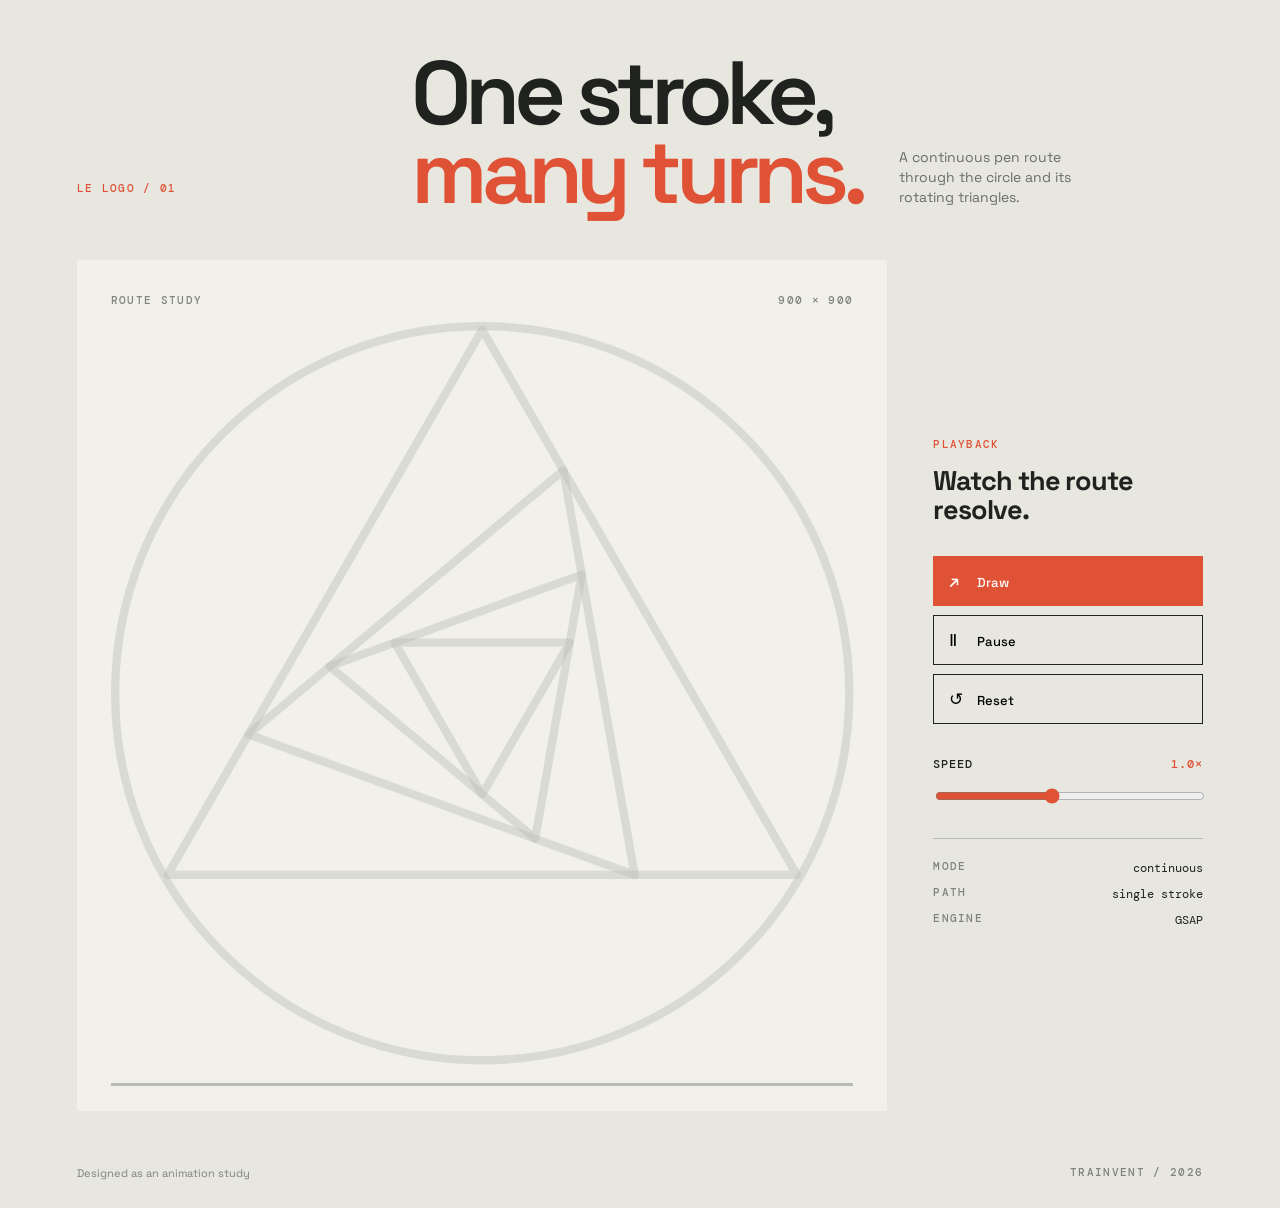
==== index.html @ 0dd91300 "Add initial implementation of logo animation with controls and styling" ====
<!doctype html>
<html lang="en">
  <head>
    <meta charset="UTF-8" />
    <meta name="viewport" content="width=device-width, initial-scale=1.0" />
    <title>Le Logo | One Stroke</title>
    <link rel="preconnect" href="https://fonts.googleapis.com" />
    <link rel="preconnect" href="https://fonts.gstatic.com" crossorigin />
    <link href="https://fonts.googleapis.com/css2?family=DM+Mono:wght@400;500&family=Space+Grotesk:wght@400;500;600;700&display=swap" rel="stylesheet" />
    <link rel="stylesheet" href="./style.css" />
  </head>
  <body>
    <main class="stage">
      <header class="masthead">
        <p class="eyebrow">Le Logo / 01</p>
        <h1>One stroke,<br /><em>many turns.</em></h1>
        <p class="intro">A continuous pen route through the circle and its rotating triangles.</p>
      </header>

      <section class="workspace" aria-label="Logo animation">
        <div class="artboard">
          <div class="artboard-label">ROUTE STUDY <span>900 × 900</span></div>
          <svg id="logo" viewBox="0 0 900 900" role="img" aria-label="Animated one-stroke logo">
            <circle class="guide" cx="450" cy="450" r="445" />
            <path class="guide" d="M450 9.45 L831.5275 670.275 L68.4725 670.275 Z" />
            <path class="guide" d="M548.3474 179.7927 L634.8327 670.275 L166.8199 499.9323 Z" />
            <path class="guide" d="M570.641 306.2257 L514.1917 626.3653 L265.1673 417.409 Z" />
            <path class="guide" d="M556.0899 388.749 L450 572.502 L343.9101 388.749 Z" />

            <path id="route" d="M450 9.45
              A445 445 0 0 1 831.5275 670.275
              A445 445 0 0 1 68.4725 670.275
              A445 445 0 0 1 450 9.45
              L548.3474 179.7927 L831.5275 670.275
              L634.8327 670.275 L68.4725 670.275
              L166.8199 499.9323 L634.8327 670.275
              L514.1917 626.3653 L570.641 306.2257
              L548.3474 179.7927 L265.1673 417.409
              L514.1917 626.3653 L450 572.502
              L556.0899 388.749 L570.641 306.2257
              L343.9101 388.749 L556.0899 388.749
              L450 572.502 L343.9101 388.749
              L265.1673 417.409 L166.8199 499.9323 L450 9.45" />
            <circle id="pen" cx="450" cy="9.45" r="12" />
          </svg>
          <div class="progress-line"><span id="progress"></span></div>
        </div>

        <aside class="controls">
          <div>
            <p class="eyebrow">Playback</p>
            <h2>Watch the route resolve.</h2>
          </div>
          <div class="control-group">
            <button id="draw" class="primary" type="button"><span class="icon">↗</span> Draw</button>
            <button id="pause" class="secondary" type="button"><span class="icon">Ⅱ</span> Pause</button>
            <button id="reset" class="secondary" type="button"><span class="icon">↺</span> Reset</button>
          </div>
          <label class="speed-control" for="speed">Speed <output id="speed-value">1.0×</output>
            <input id="speed" type="range" min="0.25" max="2" step="0.25" value="1" />
          </label>
          <dl class="stats">
            <div><dt>Mode</dt><dd>continuous</dd></div>
            <div><dt>Path</dt><dd>single stroke</dd></div>
            <div><dt>Engine</dt><dd>GSAP</dd></div>
          </dl>
        </aside>
      </section>
      <footer><span>Designed as an animation study</span><span class="mono">TRAINVENT / 2026</span></footer>
    </main>
    <script src="https://cdn.jsdelivr.net/npm/gsap@3.12.7/dist/gsap.min.js"></script>
    <script src="./app.js"></script>
  </body>
</html>
---- style.css ----
:root {
  --ink: #20221f;
  --muted: #7f837a;
  --paper: #e7e6df;
  --line: #b8bbb2;
  --accent: #e05235;
  --panel: #f1f0e9;
}

* { box-sizing: border-box; }
body { margin: 0; background: var(--paper); color: var(--ink); font-family: "Space Grotesk", sans-serif; }
.stage { max-width: 1320px; margin: 0 auto; padding: 54px 6vw 28px; min-height: 100vh; display: flex; flex-direction: column; }
.masthead { display: grid; grid-template-columns: 1fr 1.5fr 1fr; align-items: end; gap: 30px; margin-bottom: 48px; }
.eyebrow, .mono, dt, .artboard-label { font: 500 11px/1.2 "DM Mono", monospace; letter-spacing: .12em; text-transform: uppercase; }
.eyebrow { color: var(--accent); margin: 0 0 16px; }
h1 { font-size: clamp(48px, 7vw, 96px); line-height: .88; letter-spacing: -.07em; margin: 0; font-weight: 600; }
h1 em { color: var(--accent); font-style: normal; }
.intro { max-width: 210px; margin: 0 0 4px; color: #6a6d65; line-height: 1.45; font-size: 14px; }
.workspace { display: grid; grid-template-columns: minmax(0, 1fr) 270px; gap: 46px; align-items: center; }
.artboard { position: relative; background: var(--panel); padding: 34px 34px 25px; }
.artboard-label { display: flex; justify-content: space-between; color: var(--muted); margin-bottom: 15px; }
#logo { display: block; width: 100%; height: auto; overflow: visible; }
.guide { fill: none; stroke: var(--line); stroke-width: 10; stroke-linecap: round; stroke-linejoin: round; opacity: .42; }
#route { fill: none; stroke: var(--accent); stroke-width: 10; stroke-linecap: round; stroke-linejoin: round; }
#pen { fill: var(--panel); stroke: var(--accent); stroke-width: 7; opacity: 0; }
.progress-line { height: 3px; background: var(--line); margin-top: 19px; overflow: hidden; }
.progress-line span { display: block; height: 100%; width: 0; background: var(--accent); }
.controls { display: flex; flex-direction: column; gap: 32px; }
h2 { font-size: 27px; line-height: 1.05; letter-spacing: -.04em; margin: 0; max-width: 220px; }
.control-group { display: grid; gap: 9px; }
button { border: 1px solid var(--ink); font: 500 13px "Space Grotesk", sans-serif; padding: 13px 15px; text-align: left; cursor: pointer; transition: background .2s, color .2s; }
button:hover { background: var(--ink); color: var(--paper); }
button.primary { background: var(--accent); color: #fff; border-color: var(--accent); }
button.primary:hover { background: var(--ink); border-color: var(--ink); }
.secondary { background: transparent; }
.icon { display: inline-block; width: 25px; font-size: 17px; }
.speed-control { font: 500 12px "DM Mono", monospace; text-transform: uppercase; letter-spacing: .08em; }
output { float: right; color: var(--accent); }
input[type="range"] { display: block; width: 100%; margin-top: 16px; accent-color: var(--accent); }
.stats { border-top: 1px solid var(--line); margin: 0; padding: 16px 0 0; }
.stats div { display: flex; justify-content: space-between; padding: 5px 0; }
dt { color: var(--muted); } dd { margin: 0; font: 12px "DM Mono", monospace; }
footer { margin-top: auto; padding-top: 55px; display: flex; justify-content: space-between; color: var(--muted); font-size: 11px; }
@media (max-width: 820px) {
  .stage { padding: 30px 20px 20px; }
  .masthead { display: block; margin-bottom: 32px; }
  .intro { margin-top: 20px; }
  .workspace { grid-template-columns: 1fr; gap: 27px; }
  .controls { display: grid; grid-template-columns: 1fr 1fr; gap: 20px; }
  .controls > :first-child { grid-column: 1 / -1; }
  .stats { grid-column: 1 / -1; }
  footer { padding-top: 35px; }
}
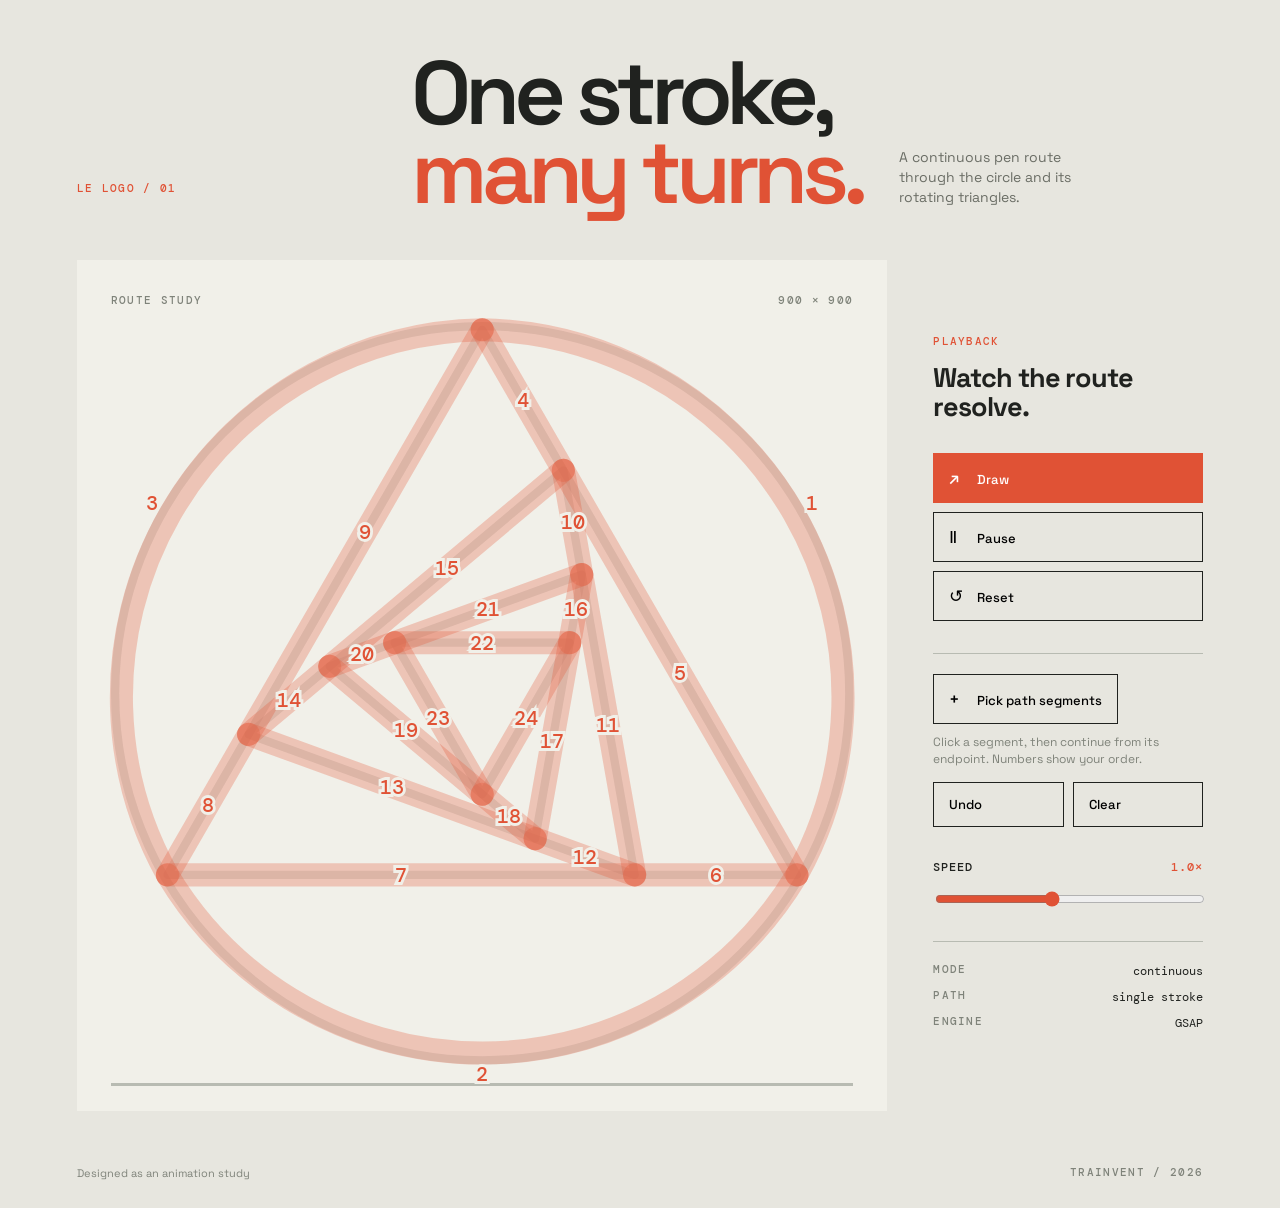
==== commit 92eb92f7: "path right" ====
--- a/index.html
+++ b/index.html
@@ -26,6 +26,8 @@
             <path class="guide" d="M548.3474 179.7927 L634.8327 670.275 L166.8199 499.9323 Z" />
             <path class="guide" d="M570.641 306.2257 L514.1917 626.3653 L265.1673 417.409 Z" />
             <path class="guide" d="M556.0899 388.749 L450 572.502 L343.9101 388.749 Z" />
+            <g id="edge-picker" aria-label="Clickable logo segments"></g>
+            <g id="edge-labels" aria-hidden="true"></g>
 
             <path id="route" d="M450 9.45
               A445 445 0 0 1 831.5275 670.275
@@ -33,13 +35,13 @@
               A445 445 0 0 1 450 9.45
               L548.3474 179.7927 L831.5275 670.275
               L634.8327 670.275 L68.4725 670.275
-              L166.8199 499.9323 L634.8327 670.275
-              L514.1917 626.3653 L570.641 306.2257
+              L166.8199 499.9323 L514.1917 626.3653
+              L634.8327 670.275 L570.641 306.2257
               L548.3474 179.7927 L265.1673 417.409
-              L514.1917 626.3653 L450 572.502
-              L556.0899 388.749 L570.641 306.2257
-              L343.9101 388.749 L556.0899 388.749
-              L450 572.502 L343.9101 388.749
+              L450 572.502 L514.1917 626.3653
+              L556.0899 388.749 L343.9101 388.749
+              L450 572.502 L556.0899 388.749
+              L570.641 306.2257 L343.9101 388.749
               L265.1673 417.409 L166.8199 499.9323 L450 9.45" />
             <circle id="pen" cx="450" cy="9.45" r="12" />
           </svg>
@@ -55,6 +57,14 @@
             <button id="draw" class="primary" type="button"><span class="icon">↗</span> Draw</button>
             <button id="pause" class="secondary" type="button"><span class="icon">Ⅱ</span> Pause</button>
             <button id="reset" class="secondary" type="button"><span class="icon">↺</span> Reset</button>
+          </div>
+          <div class="pick-tools">
+            <button id="pick" class="secondary" type="button"><span class="icon">+</span> Pick path segments</button>
+            <p id="pick-help">Click a segment, then continue from its endpoint. Numbers show your order.</p>
+            <div class="pick-actions">
+              <button id="undo-pick" class="secondary" type="button" disabled>Undo</button>
+              <button id="clear-picks" class="secondary" type="button" disabled>Clear</button>
+            </div>
           </div>
           <label class="speed-control" for="speed">Speed <output id="speed-value">1.0×</output>
             <input id="speed" type="range" min="0.25" max="2" step="0.25" value="1" />
--- a/style.css
+++ b/style.css
@@ -21,13 +21,22 @@
 .artboard-label { display: flex; justify-content: space-between; color: var(--muted); margin-bottom: 15px; }
 #logo { display: block; width: 100%; height: auto; overflow: visible; }
 .guide { fill: none; stroke: var(--line); stroke-width: 10; stroke-linecap: round; stroke-linejoin: round; opacity: .42; }
-#route { fill: none; stroke: var(--accent); stroke-width: 10; stroke-linecap: round; stroke-linejoin: round; }
-#pen { fill: var(--panel); stroke: var(--accent); stroke-width: 7; opacity: 0; }
+#route { fill: none; stroke: var(--accent); stroke-width: 10; stroke-linecap: round; stroke-linejoin: round; pointer-events: none; }
+#edge-picker { pointer-events: all; }
+#edge-picker path { fill: none; stroke: rgba(0, 0, 0, .001); stroke-width: 28; stroke-linecap: round; stroke-linejoin: round; cursor: crosshair; pointer-events: stroke; }
+#edge-picker path:hover { stroke: rgba(224, 82, 53, .2); }
+#edge-picker path.picked { stroke: rgba(224, 82, 53, .28); }
+#edge-labels text { fill: var(--accent); font: 500 24px "DM Mono", monospace; paint-order: stroke; stroke: var(--panel); stroke-width: 7px; text-anchor: middle; dominant-baseline: central; pointer-events: none; }
+#pen { fill: var(--panel); stroke: var(--accent); stroke-width: 7; opacity: 0; pointer-events: none; }
 .progress-line { height: 3px; background: var(--line); margin-top: 19px; overflow: hidden; }
 .progress-line span { display: block; height: 100%; width: 0; background: var(--accent); }
 .controls { display: flex; flex-direction: column; gap: 32px; }
 h2 { font-size: 27px; line-height: 1.05; letter-spacing: -.04em; margin: 0; max-width: 220px; }
 .control-group { display: grid; gap: 9px; }
+.pick-tools { border-top: 1px solid var(--line); padding-top: 20px; }
+.pick-tools p { color: var(--muted); font-size: 12px; line-height: 1.4; margin: 10px 0 14px; }
+.pick-actions { display: grid; grid-template-columns: 1fr 1fr; gap: 9px; }
+button:disabled { cursor: not-allowed; opacity: .4; }
 button { border: 1px solid var(--ink); font: 500 13px "Space Grotesk", sans-serif; padding: 13px 15px; text-align: left; cursor: pointer; transition: background .2s, color .2s; }
 button:hover { background: var(--ink); color: var(--paper); }
 button.primary { background: var(--accent); color: #fff; border-color: var(--accent); }
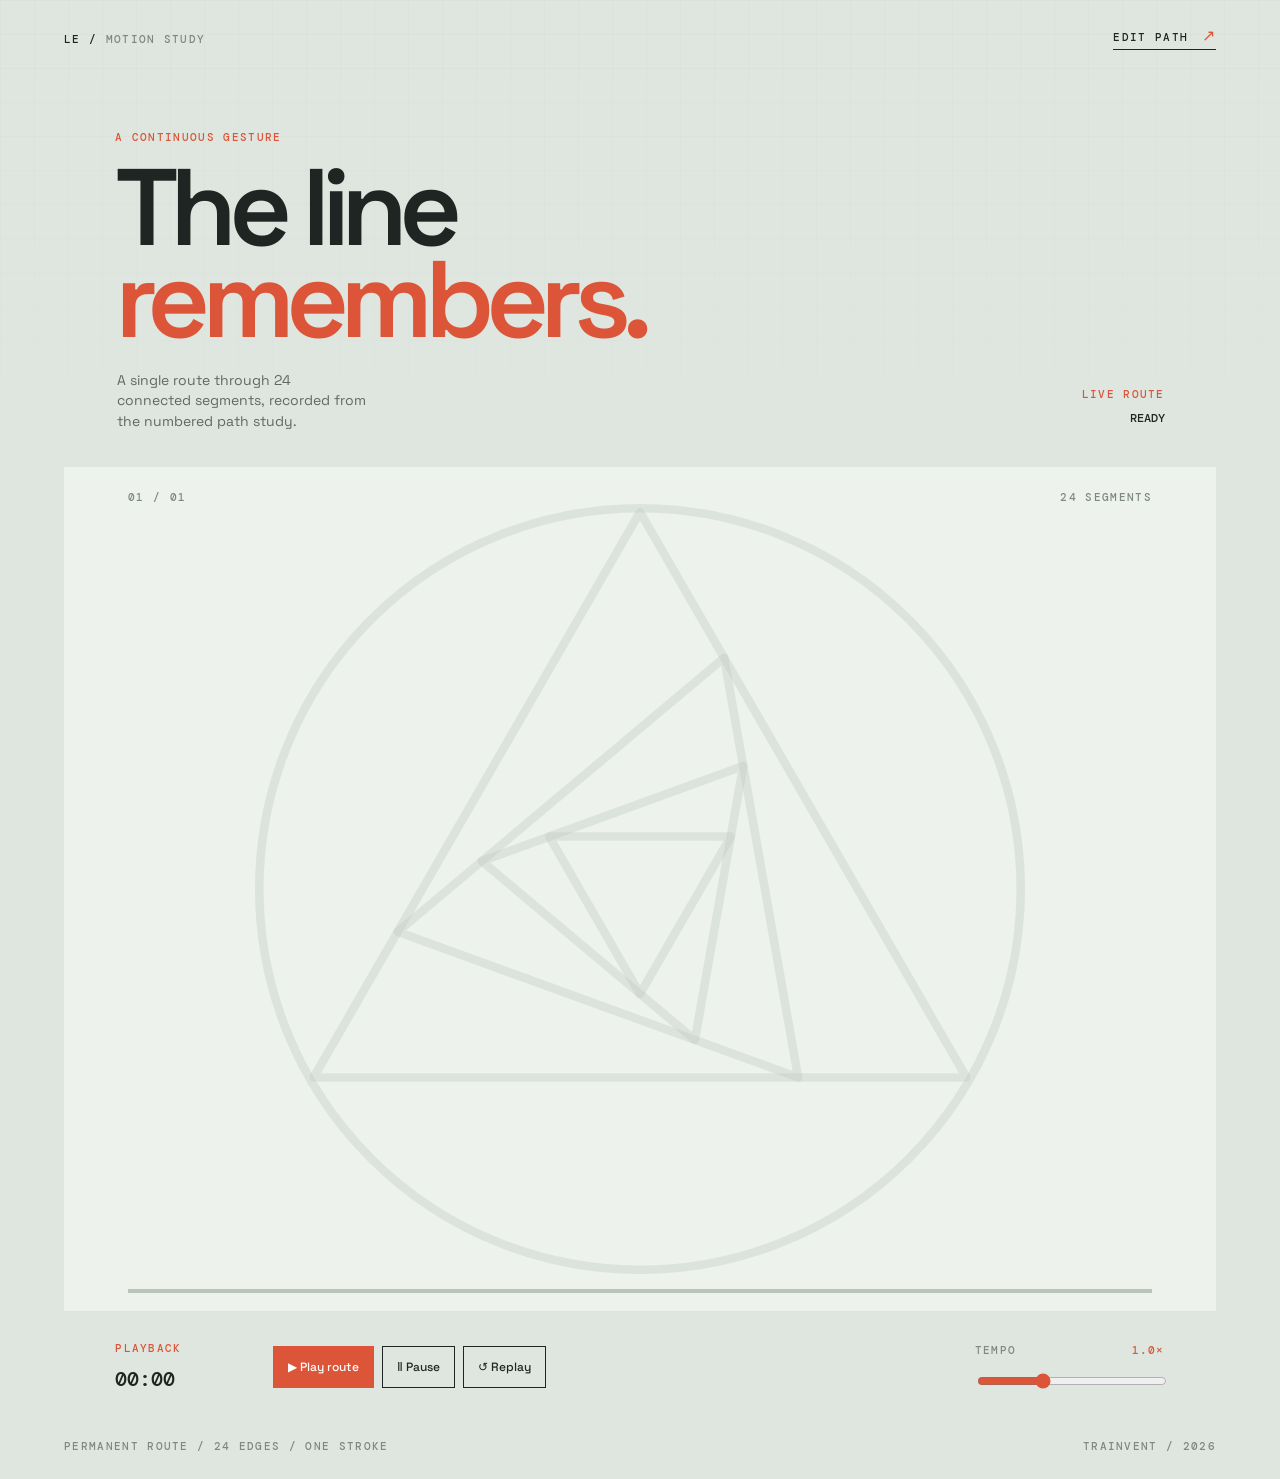
==== commit 4875dff5: "works" ====
--- a/index.html
+++ b/index.html
@@ -3,80 +3,57 @@
   <head>
     <meta charset="UTF-8" />
     <meta name="viewport" content="width=device-width, initial-scale=1.0" />
-    <title>Le Logo | One Stroke</title>
+    <title>Le Logo | Motion Study</title>
     <link rel="preconnect" href="https://fonts.googleapis.com" />
     <link rel="preconnect" href="https://fonts.gstatic.com" crossorigin />
     <link href="https://fonts.googleapis.com/css2?family=DM+Mono:wght@400;500&family=Space+Grotesk:wght@400;500;600;700&display=swap" rel="stylesheet" />
     <link rel="stylesheet" href="./style.css" />
   </head>
   <body>
-    <main class="stage">
-      <header class="masthead">
-        <p class="eyebrow">Le Logo / 01</p>
-        <h1>One stroke,<br /><em>many turns.</em></h1>
-        <p class="intro">A continuous pen route through the circle and its rotating triangles.</p>
-      </header>
+    <main class="motion-page">
+      <nav class="topbar">
+        <a class="brand" href="./">LE / <span>MOTION STUDY</span></a>
+        <a class="tool-link" href="./path-tool/">Edit path <span aria-hidden="true">↗</span></a>
+      </nav>
 
-      <section class="workspace" aria-label="Logo animation">
-        <div class="artboard">
-          <div class="artboard-label">ROUTE STUDY <span>900 × 900</span></div>
-          <svg id="logo" viewBox="0 0 900 900" role="img" aria-label="Animated one-stroke logo">
-            <circle class="guide" cx="450" cy="450" r="445" />
-            <path class="guide" d="M450 9.45 L831.5275 670.275 L68.4725 670.275 Z" />
-            <path class="guide" d="M548.3474 179.7927 L634.8327 670.275 L166.8199 499.9323 Z" />
-            <path class="guide" d="M570.641 306.2257 L514.1917 626.3653 L265.1673 417.409 Z" />
-            <path class="guide" d="M556.0899 388.749 L450 572.502 L343.9101 388.749 Z" />
-            <g id="edge-picker" aria-label="Clickable logo segments"></g>
-            <g id="edge-labels" aria-hidden="true"></g>
+      <section class="hero">
+        <div class="hero-copy">
+          <p class="eyebrow">A continuous gesture</p>
+          <h1>The line<br /><em>remembers.</em></h1>
+          <p class="lede">A single route through 24 connected segments, recorded from the numbered path study.</p>
+        </div>
+        <div class="route-meta">
+          <span class="meta-label">LIVE ROUTE</span>
+          <span id="route-state">READY</span>
+        </div>
+      </section>
 
-            <path id="route" d="M450 9.45
-              A445 445 0 0 1 831.5275 670.275
-              A445 445 0 0 1 68.4725 670.275
-              A445 445 0 0 1 450 9.45
-              L548.3474 179.7927 L831.5275 670.275
-              L634.8327 670.275 L68.4725 670.275
-              L166.8199 499.9323 L514.1917 626.3653
-              L634.8327 670.275 L570.641 306.2257
-              L548.3474 179.7927 L265.1673 417.409
-              L450 572.502 L514.1917 626.3653
-              L556.0899 388.749 L343.9101 388.749
-              L450 572.502 L556.0899 388.749
-              L570.641 306.2257 L343.9101 388.749
-              L265.1673 417.409 L166.8199 499.9323 L450 9.45" />
-            <circle id="pen" cx="450" cy="9.45" r="12" />
-          </svg>
-          <div class="progress-line"><span id="progress"></span></div>
+      <section class="stage" aria-label="Animated logo">
+        <div class="stage-header"><span>01 / 01</span><span id="segment-readout">24 SEGMENTS</span></div>
+        <svg id="logo" viewBox="0 0 900 900" role="img" aria-label="The Le Logo drawing itself">
+          <circle class="guide" cx="450" cy="450" r="445" />
+          <path class="guide" d="M450 9.45 L831.5275 670.275 L68.4725 670.275 Z" />
+          <path class="guide" d="M548.3474 179.7927 L634.8327 670.275 L166.8199 499.9323 Z" />
+          <path class="guide" d="M570.641 306.2257 L514.1917 626.3653 L265.1673 417.409 Z" />
+          <path class="guide" d="M556.0899 388.749 L450 572.502 L343.9101 388.749 Z" />
+          <path id="route" />
+          <circle id="pen-halo" cx="450" cy="9.45" r="22" />
+          <circle id="pen" cx="450" cy="9.45" r="8" />
+        </svg>
+        <div class="progress-track"><span id="progress"></span></div>
+      </section>
+
+      <section class="controls" aria-label="Animation controls">
+        <div class="control-copy"><span class="eyebrow">Playback</span><strong id="time-readout">00:00</strong></div>
+        <div class="button-row">
+          <button id="play" class="button button-primary" type="button"><span aria-hidden="true">▶</span> Play route</button>
+          <button id="pause" class="button" type="button"><span aria-hidden="true">Ⅱ</span> Pause</button>
+          <button id="replay" class="button" type="button"><span aria-hidden="true">↺</span> Replay</button>
         </div>
+        <label class="speed-control" for="speed">Tempo <output id="speed-value">1.0×</output><input id="speed" type="range" min="0.5" max="2" step="0.25" value="1" /></label>
+      </section>
 
-        <aside class="controls">
-          <div>
-            <p class="eyebrow">Playback</p>
-            <h2>Watch the route resolve.</h2>
-          </div>
-          <div class="control-group">
-            <button id="draw" class="primary" type="button"><span class="icon">↗</span> Draw</button>
-            <button id="pause" class="secondary" type="button"><span class="icon">Ⅱ</span> Pause</button>
-            <button id="reset" class="secondary" type="button"><span class="icon">↺</span> Reset</button>
-          </div>
-          <div class="pick-tools">
-            <button id="pick" class="secondary" type="button"><span class="icon">+</span> Pick path segments</button>
-            <p id="pick-help">Click a segment, then continue from its endpoint. Numbers show your order.</p>
-            <div class="pick-actions">
-              <button id="undo-pick" class="secondary" type="button" disabled>Undo</button>
-              <button id="clear-picks" class="secondary" type="button" disabled>Clear</button>
-            </div>
-          </div>
-          <label class="speed-control" for="speed">Speed <output id="speed-value">1.0×</output>
-            <input id="speed" type="range" min="0.25" max="2" step="0.25" value="1" />
-          </label>
-          <dl class="stats">
-            <div><dt>Mode</dt><dd>continuous</dd></div>
-            <div><dt>Path</dt><dd>single stroke</dd></div>
-            <div><dt>Engine</dt><dd>GSAP</dd></div>
-          </dl>
-        </aside>
-      </section>
-      <footer><span>Designed as an animation study</span><span class="mono">TRAINVENT / 2026</span></footer>
+      <footer><span>Permanent route / 24 edges / one stroke</span><span class="mono">TRAINVENT / 2026</span></footer>
     </main>
     <script src="https://cdn.jsdelivr.net/npm/gsap@3.12.7/dist/gsap.min.js"></script>
     <script src="./app.js"></script>
--- a/style.css
+++ b/style.css
@@ -1,62 +1,60 @@
 :root {
-  --ink: #20221f;
-  --muted: #7f837a;
-  --paper: #e7e6df;
-  --line: #b8bbb2;
-  --accent: #e05235;
-  --panel: #f1f0e9;
+  --ink: #1e2522;
+  --muted: #7f8981;
+  --paper: #dfe6df;
+  --panel: #edf2ec;
+  --line: #b9c5ba;
+  --accent: #dc5538;
+  --teal: #327c75;
 }
 
 * { box-sizing: border-box; }
 body { margin: 0; background: var(--paper); color: var(--ink); font-family: "Space Grotesk", sans-serif; }
-.stage { max-width: 1320px; margin: 0 auto; padding: 54px 6vw 28px; min-height: 100vh; display: flex; flex-direction: column; }
-.masthead { display: grid; grid-template-columns: 1fr 1.5fr 1fr; align-items: end; gap: 30px; margin-bottom: 48px; }
-.eyebrow, .mono, dt, .artboard-label { font: 500 11px/1.2 "DM Mono", monospace; letter-spacing: .12em; text-transform: uppercase; }
-.eyebrow { color: var(--accent); margin: 0 0 16px; }
-h1 { font-size: clamp(48px, 7vw, 96px); line-height: .88; letter-spacing: -.07em; margin: 0; font-weight: 600; }
+body::before { content: ""; position: fixed; inset: 0; pointer-events: none; opacity: .23; background-image: linear-gradient(rgba(30,37,34,.08) 1px, transparent 1px), linear-gradient(90deg, rgba(30,37,34,.08) 1px, transparent 1px); background-size: 34px 34px; mask-image: linear-gradient(to bottom, black, transparent 72%); }
+.motion-page { position: relative; max-width: 1280px; min-height: 100vh; margin: 0 auto; padding: 28px 5vw 26px; display: flex; flex-direction: column; }
+.topbar, footer { display: flex; align-items: center; justify-content: space-between; }
+.brand, .tool-link { color: var(--ink); text-decoration: none; font: 500 11px/1 "DM Mono", monospace; letter-spacing: .12em; text-transform: uppercase; }
+.brand span { color: var(--muted); }
+.tool-link { border-bottom: 1px solid var(--ink); padding-bottom: 5px; }
+.tool-link span { color: var(--accent); font-size: 16px; margin-left: 5px; }
+.hero { display: flex; justify-content: space-between; align-items: end; gap: 30px; padding: 9vh 4vw 4vh; }
+.eyebrow, .meta-label, footer, .stage-header, .speed-control { font: 500 11px/1.2 "DM Mono", monospace; letter-spacing: .12em; text-transform: uppercase; }
+.eyebrow { color: var(--accent); margin: 0 0 18px; }
+h1 { font-size: clamp(58px, 8.5vw, 132px); line-height: .84; letter-spacing: -.08em; margin: 0; font-weight: 600; }
 h1 em { color: var(--accent); font-style: normal; }
-.intro { max-width: 210px; margin: 0 0 4px; color: #6a6d65; line-height: 1.45; font-size: 14px; }
-.workspace { display: grid; grid-template-columns: minmax(0, 1fr) 270px; gap: 46px; align-items: center; }
-.artboard { position: relative; background: var(--panel); padding: 34px 34px 25px; }
-.artboard-label { display: flex; justify-content: space-between; color: var(--muted); margin-bottom: 15px; }
-#logo { display: block; width: 100%; height: auto; overflow: visible; }
-.guide { fill: none; stroke: var(--line); stroke-width: 10; stroke-linecap: round; stroke-linejoin: round; opacity: .42; }
-#route { fill: none; stroke: var(--accent); stroke-width: 10; stroke-linecap: round; stroke-linejoin: round; pointer-events: none; }
-#edge-picker { pointer-events: all; }
-#edge-picker path { fill: none; stroke: rgba(0, 0, 0, .001); stroke-width: 28; stroke-linecap: round; stroke-linejoin: round; cursor: crosshair; pointer-events: stroke; }
-#edge-picker path:hover { stroke: rgba(224, 82, 53, .2); }
-#edge-picker path.picked { stroke: rgba(224, 82, 53, .28); }
-#edge-labels text { fill: var(--accent); font: 500 24px "DM Mono", monospace; paint-order: stroke; stroke: var(--panel); stroke-width: 7px; text-anchor: middle; dominant-baseline: central; pointer-events: none; }
-#pen { fill: var(--panel); stroke: var(--accent); stroke-width: 7; opacity: 0; pointer-events: none; }
-.progress-line { height: 3px; background: var(--line); margin-top: 19px; overflow: hidden; }
-.progress-line span { display: block; height: 100%; width: 0; background: var(--accent); }
-.controls { display: flex; flex-direction: column; gap: 32px; }
-h2 { font-size: 27px; line-height: 1.05; letter-spacing: -.04em; margin: 0; max-width: 220px; }
-.control-group { display: grid; gap: 9px; }
-.pick-tools { border-top: 1px solid var(--line); padding-top: 20px; }
-.pick-tools p { color: var(--muted); font-size: 12px; line-height: 1.4; margin: 10px 0 14px; }
-.pick-actions { display: grid; grid-template-columns: 1fr 1fr; gap: 9px; }
-button:disabled { cursor: not-allowed; opacity: .4; }
-button { border: 1px solid var(--ink); font: 500 13px "Space Grotesk", sans-serif; padding: 13px 15px; text-align: left; cursor: pointer; transition: background .2s, color .2s; }
-button:hover { background: var(--ink); color: var(--paper); }
-button.primary { background: var(--accent); color: #fff; border-color: var(--accent); }
-button.primary:hover { background: var(--ink); border-color: var(--ink); }
-.secondary { background: transparent; }
-.icon { display: inline-block; width: 25px; font-size: 17px; }
-.speed-control { font: 500 12px "DM Mono", monospace; text-transform: uppercase; letter-spacing: .08em; }
-output { float: right; color: var(--accent); }
+.lede { max-width: 250px; color: #5e6a61; font-size: 14px; line-height: 1.45; margin: 25px 0 0 2px; }
+.route-meta { display: grid; gap: 9px; text-align: right; padding-bottom: 5px; color: var(--accent); }
+.route-meta span:last-child { color: var(--ink); font: 500 12px "DM Mono", monospace; }
+.stage { position: relative; background: var(--panel); padding: 24px 5vw 18px; overflow: hidden; }
+.stage::after { content: "LE"; position: absolute; right: 2vw; bottom: -1.2em; color: rgba(50,124,117,.08); font-size: 27vw; font-weight: 700; letter-spacing: -.15em; pointer-events: none; }
+.stage-header { position: relative; z-index: 1; display: flex; justify-content: space-between; color: var(--muted); }
+#logo { position: relative; z-index: 1; display: block; width: min(100%, 770px); margin: 0 auto; overflow: visible; }
+.guide { fill: none; stroke: var(--line); stroke-width: 10; stroke-linecap: round; stroke-linejoin: round; opacity: .32; }
+#route { fill: none; stroke: var(--accent); stroke-width: 10; stroke-linecap: round; stroke-linejoin: round; }
+#pen-halo { fill: none; stroke: var(--accent); stroke-width: 3; opacity: 0; }
+#pen { fill: var(--panel); stroke: var(--accent); stroke-width: 6; opacity: 0; }
+.progress-track { position: relative; z-index: 1; height: 4px; background: var(--line); margin-top: 15px; }
+.progress-track span { display: block; width: 0; height: 100%; background: var(--accent); transform-origin: left; }
+.controls { display: grid; grid-template-columns: 130px 1fr 190px; align-items: center; gap: 28px; padding: 31px 4vw 0; }
+.control-copy { display: grid; gap: 11px; }
+.control-copy .eyebrow { margin: 0; }
+.control-copy strong { font: 500 20px "DM Mono", monospace; }
+.button-row { display: flex; gap: 8px; }
+.button { border: 1px solid var(--ink); background: transparent; color: var(--ink); padding: 12px 14px; cursor: pointer; font: 500 12px "Space Grotesk", sans-serif; transition: background .2s, color .2s, transform .2s; }
+.button:hover { background: var(--ink); color: var(--paper); transform: translateY(-2px); }
+.button-primary { background: var(--accent); color: #fff; border-color: var(--accent); }
+.speed-control { color: var(--muted); }
+.speed-control output { float: right; color: var(--accent); }
 input[type="range"] { display: block; width: 100%; margin-top: 16px; accent-color: var(--accent); }
-.stats { border-top: 1px solid var(--line); margin: 0; padding: 16px 0 0; }
-.stats div { display: flex; justify-content: space-between; padding: 5px 0; }
-dt { color: var(--muted); } dd { margin: 0; font: 12px "DM Mono", monospace; }
-footer { margin-top: auto; padding-top: 55px; display: flex; justify-content: space-between; color: var(--muted); font-size: 11px; }
-@media (max-width: 820px) {
-  .stage { padding: 30px 20px 20px; }
-  .masthead { display: block; margin-bottom: 32px; }
-  .intro { margin-top: 20px; }
-  .workspace { grid-template-columns: 1fr; gap: 27px; }
-  .controls { display: grid; grid-template-columns: 1fr 1fr; gap: 20px; }
-  .controls > :first-child { grid-column: 1 / -1; }
-  .stats { grid-column: 1 / -1; }
-  footer { padding-top: 35px; }
+footer { margin-top: auto; padding-top: 48px; color: var(--muted); }
+.mono { font-family: "DM Mono", monospace; }
+@media (max-width: 800px) {
+  .motion-page { padding: 22px 18px 20px; }
+  .hero { display: block; padding: 12vh 0 30px; }
+  .route-meta { text-align: left; margin-top: 30px; display: flex; gap: 14px; align-items: center; }
+  .stage { padding-inline: 18px; }
+  .controls { grid-template-columns: 1fr; gap: 22px; padding-inline: 0; }
+  .button-row { flex-wrap: wrap; }
+  footer { display: block; line-height: 2; }
+  footer .mono { display: block; }
 }
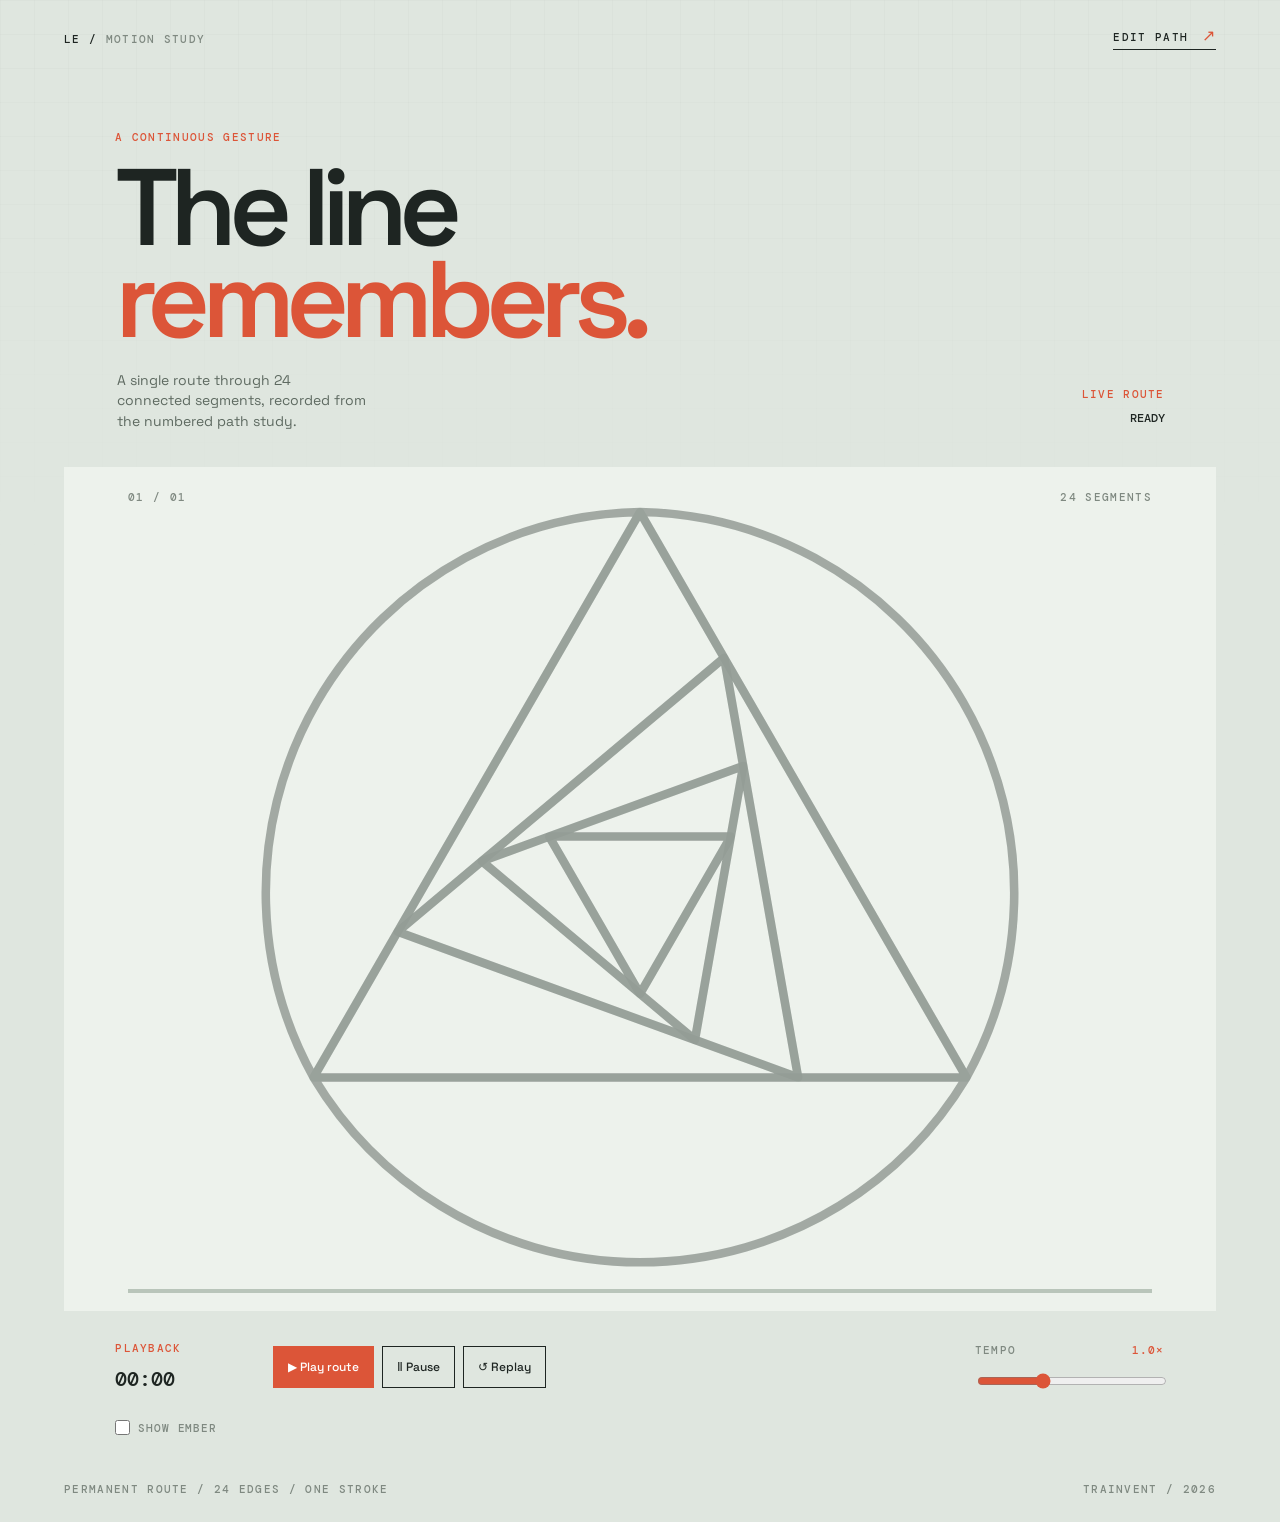
==== commit b3a42cfe: "loading animation looking good" ====
--- a/index.html
+++ b/index.html
@@ -31,11 +31,11 @@
       <section class="stage" aria-label="Animated logo">
         <div class="stage-header"><span>01 / 01</span><span id="segment-readout">24 SEGMENTS</span></div>
         <svg id="logo" viewBox="0 0 900 900" role="img" aria-label="The Le Logo drawing itself">
-          <circle class="guide" cx="450" cy="450" r="445" />
           <path class="guide" d="M450 9.45 L831.5275 670.275 L68.4725 670.275 Z" />
           <path class="guide" d="M548.3474 179.7927 L634.8327 670.275 L166.8199 499.9323 Z" />
           <path class="guide" d="M570.641 306.2257 L514.1917 626.3653 L265.1673 417.409 Z" />
           <path class="guide" d="M556.0899 388.749 L450 572.502 L343.9101 388.749 Z" />
+          <path id="burned-route" />
           <path id="route" />
           <circle id="pen-halo" cx="450" cy="9.45" r="22" />
           <circle id="pen" cx="450" cy="9.45" r="8" />
@@ -51,6 +51,7 @@
           <button id="replay" class="button" type="button"><span aria-hidden="true">↺</span> Replay</button>
         </div>
         <label class="speed-control" for="speed">Tempo <output id="speed-value">1.0×</output><input id="speed" type="range" min="0.5" max="2" step="0.25" value="1" /></label>
+        <label class="ember-toggle"><input id="show-ember" type="checkbox" /><span>Show ember</span></label>
       </section>
 
       <footer><span>Permanent route / 24 edges / one stroke</span><span class="mono">TRAINVENT / 2026</span></footer>
--- a/style.css
+++ b/style.css
@@ -30,7 +30,8 @@
 .stage-header { position: relative; z-index: 1; display: flex; justify-content: space-between; color: var(--muted); }
 #logo { position: relative; z-index: 1; display: block; width: min(100%, 770px); margin: 0 auto; overflow: visible; }
 .guide { fill: none; stroke: var(--line); stroke-width: 10; stroke-linecap: round; stroke-linejoin: round; opacity: .32; }
-#route { fill: none; stroke: var(--accent); stroke-width: 10; stroke-linecap: round; stroke-linejoin: round; }
+#burned-route { fill: none; stroke: #59635d; stroke-width: 10; stroke-linecap: round; stroke-linejoin: round; opacity: .5; }
+#route { fill: none; stroke: var(--accent); stroke-width: 12; stroke-linecap: round; stroke-linejoin: round; }
 #pen-halo { fill: none; stroke: var(--accent); stroke-width: 3; opacity: 0; }
 #pen { fill: var(--panel); stroke: var(--accent); stroke-width: 6; opacity: 0; }
 .progress-track { position: relative; z-index: 1; height: 4px; background: var(--line); margin-top: 15px; }
@@ -46,6 +47,8 @@
 .speed-control { color: var(--muted); }
 .speed-control output { float: right; color: var(--accent); }
 input[type="range"] { display: block; width: 100%; margin-top: 16px; accent-color: var(--accent); }
+.ember-toggle { display: inline-flex; align-items: center; gap: 8px; color: var(--muted); font: 500 11px "DM Mono", monospace; letter-spacing: .08em; text-transform: uppercase; white-space: nowrap; }
+.ember-toggle input { width: 15px; height: 15px; margin: 0; accent-color: var(--accent); }
 footer { margin-top: auto; padding-top: 48px; color: var(--muted); }
 .mono { font-family: "DM Mono", monospace; }
 @media (max-width: 800px) {
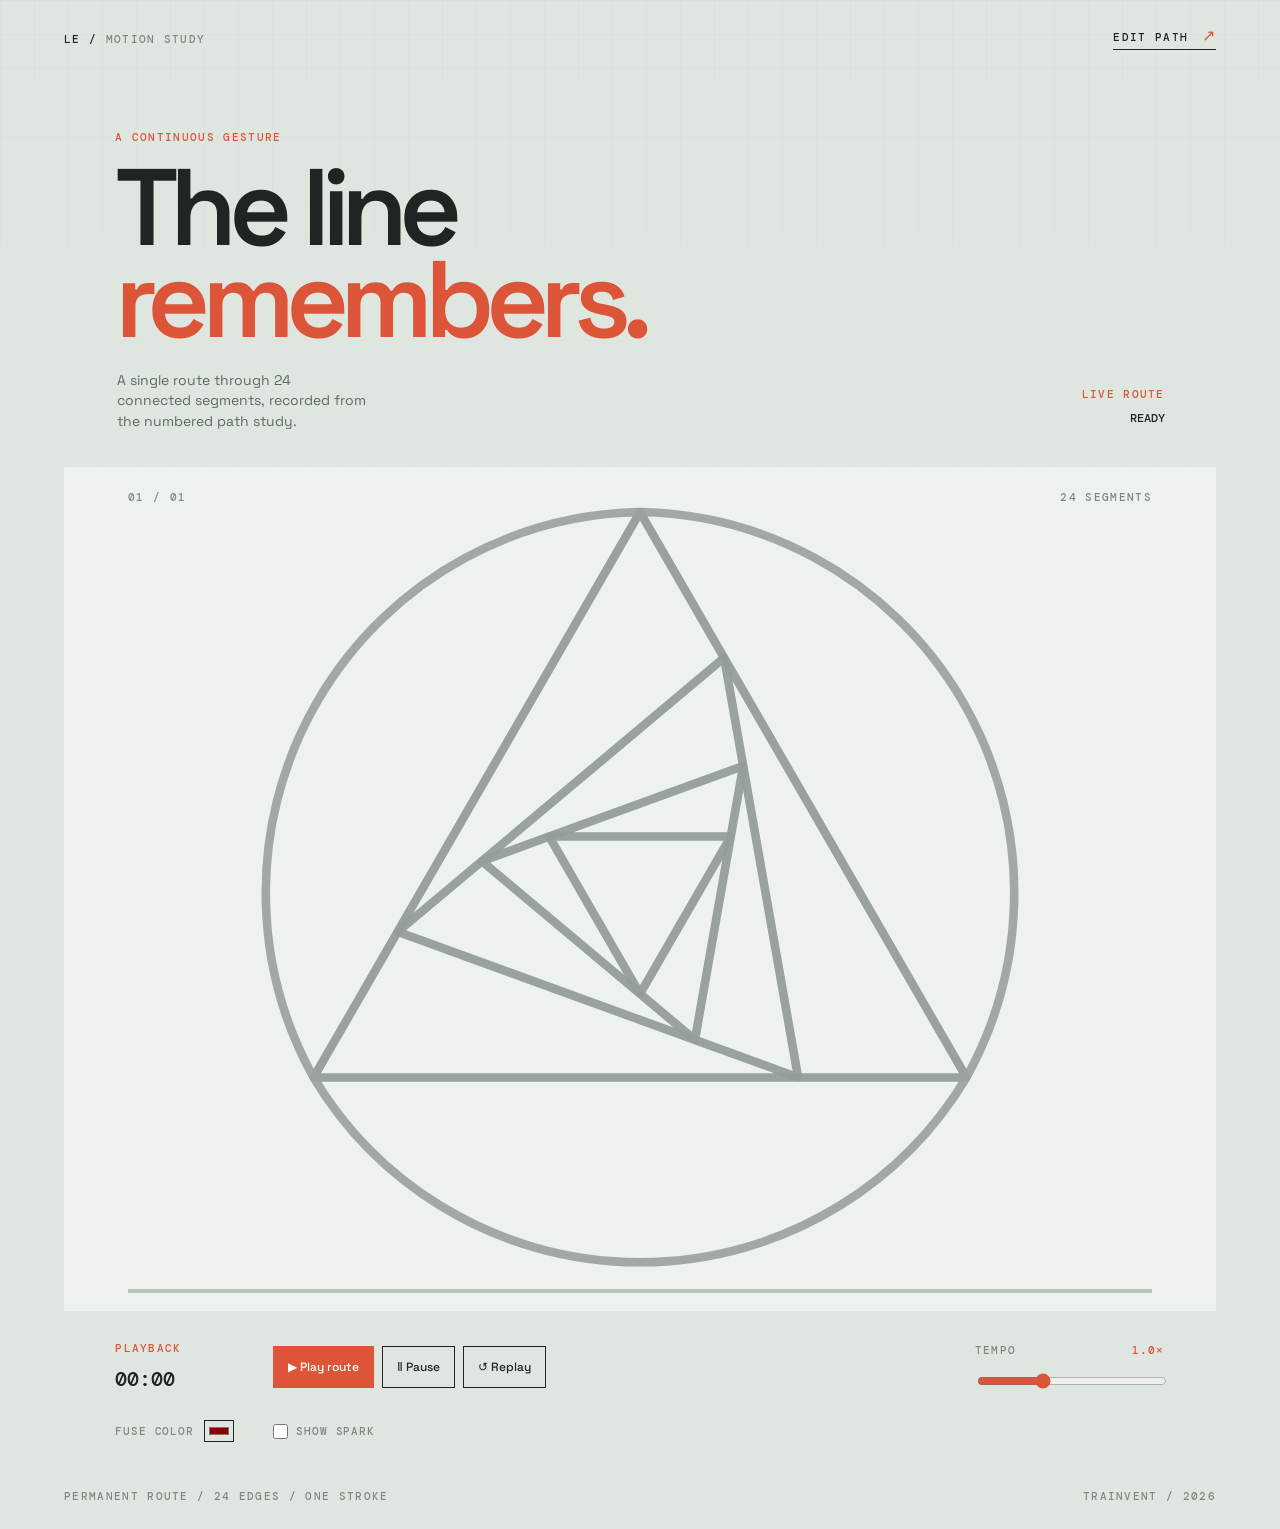
==== commit 4338605a: "refined" ====
--- a/index.html
+++ b/index.html
@@ -30,16 +30,7 @@
 
       <section class="stage" aria-label="Animated logo">
         <div class="stage-header"><span>01 / 01</span><span id="segment-readout">24 SEGMENTS</span></div>
-        <svg id="logo" viewBox="0 0 900 900" role="img" aria-label="The Le Logo drawing itself">
-          <path class="guide" d="M450 9.45 L831.5275 670.275 L68.4725 670.275 Z" />
-          <path class="guide" d="M548.3474 179.7927 L634.8327 670.275 L166.8199 499.9323 Z" />
-          <path class="guide" d="M570.641 306.2257 L514.1917 626.3653 L265.1673 417.409 Z" />
-          <path class="guide" d="M556.0899 388.749 L450 572.502 L343.9101 388.749 Z" />
-          <path id="burned-route" />
-          <path id="route" />
-          <circle id="pen-halo" cx="450" cy="9.45" r="22" />
-          <circle id="pen" cx="450" cy="9.45" r="8" />
-        </svg>
+        <le-fuse-animation id="logo" active-color="#8b0000" burned-color="#59635d" guide-color="#b9c5ba"></le-fuse-animation>
         <div class="progress-track"><span id="progress"></span></div>
       </section>
 
@@ -51,12 +42,14 @@
           <button id="replay" class="button" type="button"><span aria-hidden="true">↺</span> Replay</button>
         </div>
         <label class="speed-control" for="speed">Tempo <output id="speed-value">1.0×</output><input id="speed" type="range" min="0.5" max="2" step="0.25" value="1" /></label>
-        <label class="ember-toggle"><input id="show-ember" type="checkbox" /><span>Show ember</span></label>
+        <label class="color-control" for="active-color">Fuse color <input id="active-color" type="color" value="#8b0000" /></label>
+        <label class="ember-toggle"><input id="show-ember" type="checkbox" /><span>Show spark</span></label>
       </section>
 
       <footer><span>Permanent route / 24 edges / one stroke</span><span class="mono">TRAINVENT / 2026</span></footer>
     </main>
     <script src="https://cdn.jsdelivr.net/npm/gsap@3.12.7/dist/gsap.min.js"></script>
+    <script src="./fuse-animation.js"></script>
     <script src="./app.js"></script>
   </body>
 </html>
--- a/style.css
+++ b/style.css
@@ -28,7 +28,7 @@
 .stage { position: relative; background: var(--panel); padding: 24px 5vw 18px; overflow: hidden; }
 .stage::after { content: "LE"; position: absolute; right: 2vw; bottom: -1.2em; color: rgba(50,124,117,.08); font-size: 27vw; font-weight: 700; letter-spacing: -.15em; pointer-events: none; }
 .stage-header { position: relative; z-index: 1; display: flex; justify-content: space-between; color: var(--muted); }
-#logo { position: relative; z-index: 1; display: block; width: min(100%, 770px); margin: 0 auto; overflow: visible; }
+.stage le-fuse-animation { position: relative; z-index: 1; display: block; width: min(100%, 770px); margin: 0 auto; }
 .guide { fill: none; stroke: var(--line); stroke-width: 10; stroke-linecap: round; stroke-linejoin: round; opacity: .32; }
 #burned-route { fill: none; stroke: #59635d; stroke-width: 10; stroke-linecap: round; stroke-linejoin: round; opacity: .5; }
 #route { fill: none; stroke: var(--accent); stroke-width: 12; stroke-linecap: round; stroke-linejoin: round; }
@@ -49,6 +49,8 @@
 input[type="range"] { display: block; width: 100%; margin-top: 16px; accent-color: var(--accent); }
 .ember-toggle { display: inline-flex; align-items: center; gap: 8px; color: var(--muted); font: 500 11px "DM Mono", monospace; letter-spacing: .08em; text-transform: uppercase; white-space: nowrap; }
 .ember-toggle input { width: 15px; height: 15px; margin: 0; accent-color: var(--accent); }
+.color-control { display: inline-flex; align-items: center; gap: 10px; color: var(--muted); font: 500 11px "DM Mono", monospace; letter-spacing: .08em; text-transform: uppercase; white-space: nowrap; }
+.color-control input { width: 30px; height: 22px; padding: 2px; border: 1px solid var(--ink); background: transparent; cursor: pointer; }
 footer { margin-top: auto; padding-top: 48px; color: var(--muted); }
 .mono { font-family: "DM Mono", monospace; }
 @media (max-width: 800px) {
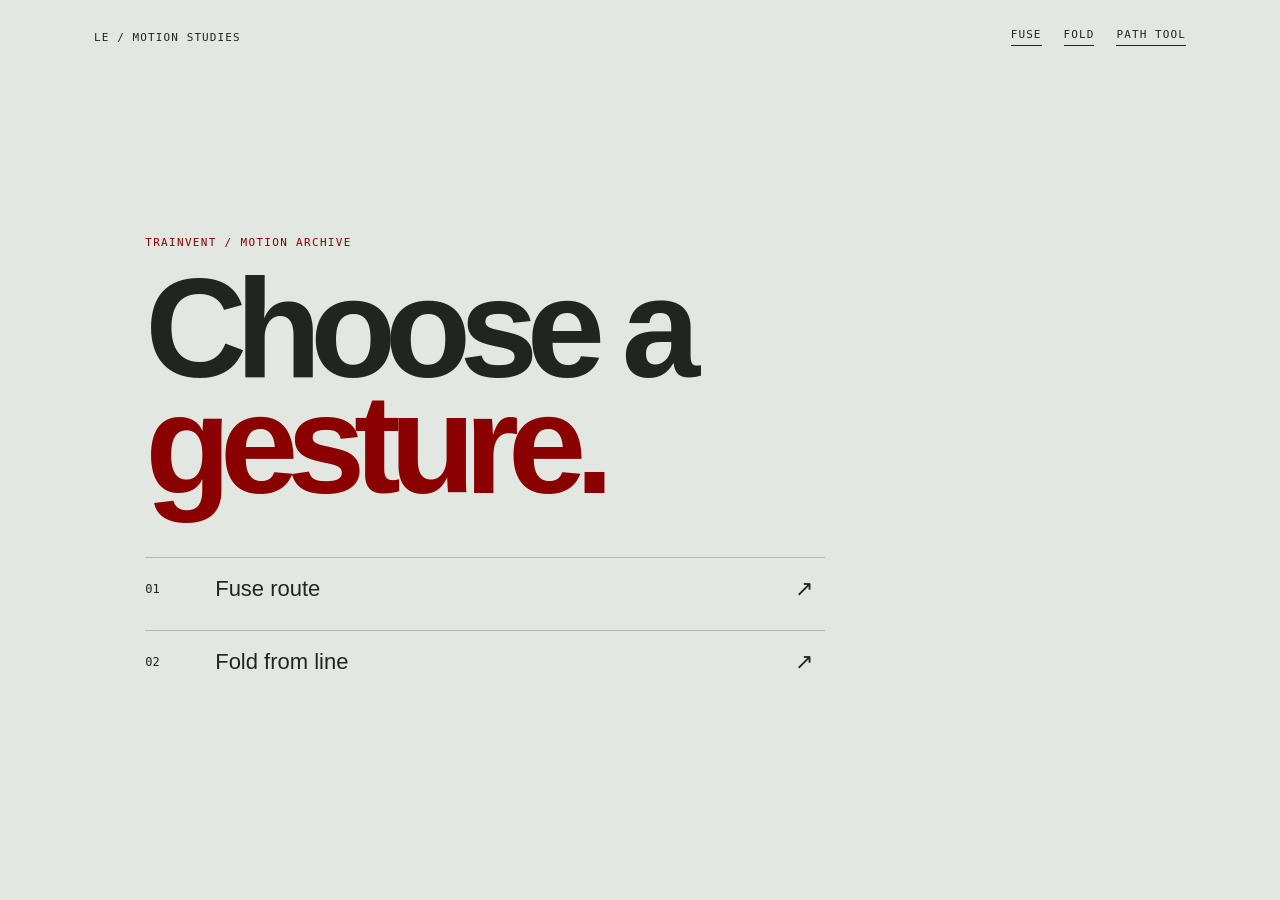
==== commit 7ee36472: "structure" ====
--- a/index.html
+++ b/index.html
@@ -3,53 +3,20 @@
   <head>
     <meta charset="UTF-8" />
     <meta name="viewport" content="width=device-width, initial-scale=1.0" />
-    <title>Le Logo | Motion Study</title>
-    <link rel="preconnect" href="https://fonts.googleapis.com" />
-    <link rel="preconnect" href="https://fonts.gstatic.com" crossorigin />
-    <link href="https://fonts.googleapis.com/css2?family=DM+Mono:wght@400;500&family=Space+Grotesk:wght@400;500;600;700&display=swap" rel="stylesheet" />
-    <link rel="stylesheet" href="./style.css" />
+    <title>Le Logo | Motion Studies</title>
+    <link rel="stylesheet" href="./home.css" />
   </head>
   <body>
-    <main class="motion-page">
-      <nav class="topbar">
-        <a class="brand" href="./">LE / <span>MOTION STUDY</span></a>
-        <a class="tool-link" href="./path-tool/">Edit path <span aria-hidden="true">↗</span></a>
-      </nav>
-
-      <section class="hero">
-        <div class="hero-copy">
-          <p class="eyebrow">A continuous gesture</p>
-          <h1>The line<br /><em>remembers.</em></h1>
-          <p class="lede">A single route through 24 connected segments, recorded from the numbered path study.</p>
-        </div>
-        <div class="route-meta">
-          <span class="meta-label">LIVE ROUTE</span>
-          <span id="route-state">READY</span>
+    <main>
+      <nav><a href="./">LE / MOTION STUDIES</a><span><a href="./fuse/">FUSE</a><a href="./fold/">FOLD</a><a href="./path-tool/">PATH TOOL</a></span></nav>
+      <section>
+        <p>TRAINVENT / MOTION ARCHIVE</p>
+        <h1>Choose a<br /><em>gesture.</em></h1>
+        <div class="choices">
+          <a href="./fuse/"><strong>01</strong><span>Fuse route</span><b>↗</b></a>
+          <a href="./fold/"><strong>02</strong><span>Fold from line</span><b>↗</b></a>
         </div>
       </section>
-
-      <section class="stage" aria-label="Animated logo">
-        <div class="stage-header"><span>01 / 01</span><span id="segment-readout">24 SEGMENTS</span></div>
-        <le-fuse-animation id="logo" active-color="#8b0000" burned-color="#59635d" guide-color="#b9c5ba"></le-fuse-animation>
-        <div class="progress-track"><span id="progress"></span></div>
-      </section>
-
-      <section class="controls" aria-label="Animation controls">
-        <div class="control-copy"><span class="eyebrow">Playback</span><strong id="time-readout">00:00</strong></div>
-        <div class="button-row">
-          <button id="play" class="button button-primary" type="button"><span aria-hidden="true">▶</span> Play route</button>
-          <button id="pause" class="button" type="button"><span aria-hidden="true">Ⅱ</span> Pause</button>
-          <button id="replay" class="button" type="button"><span aria-hidden="true">↺</span> Replay</button>
-        </div>
-        <label class="speed-control" for="speed">Tempo <output id="speed-value">1.0×</output><input id="speed" type="range" min="0.5" max="2" step="0.25" value="1" /></label>
-        <label class="color-control" for="active-color">Fuse color <input id="active-color" type="color" value="#8b0000" /></label>
-        <label class="ember-toggle"><input id="show-ember" type="checkbox" /><span>Show spark</span></label>
-      </section>
-
-      <footer><span>Permanent route / 24 edges / one stroke</span><span class="mono">TRAINVENT / 2026</span></footer>
     </main>
-    <script src="https://cdn.jsdelivr.net/npm/gsap@3.12.7/dist/gsap.min.js"></script>
-    <script src="./fuse-animation.js"></script>
-    <script src="./app.js"></script>
   </body>
 </html>
--- a/home.css
+++ b/home.css
@@ -0,0 +1,19 @@
+:root { --ink: #202522; --muted: #718078; --paper: #e2e8e1; --accent: #8b0000; }
+* { box-sizing: border-box; }
+body { margin: 0; min-height: 100vh; color: var(--ink); background: var(--paper); font-family: "Space Grotesk", sans-serif; }
+main { max-width: 1220px; min-height: 100vh; margin: auto; padding: 28px 5vw; display: flex; flex-direction: column; }
+nav { display: flex; justify-content: space-between; align-items: center; font: 500 11px "DM Mono", monospace; letter-spacing: .1em; text-transform: uppercase; }
+a { color: inherit; text-decoration: none; }
+nav span { display: flex; gap: 22px; }
+nav span a { border-bottom: 1px solid var(--ink); padding-bottom: 4px; }
+section { margin: auto 4vw; }
+section > p { color: var(--accent); font: 500 11px "DM Mono", monospace; letter-spacing: .12em; }
+h1 { margin: 22px 0 55px; font-size: clamp(64px, 11vw, 150px); line-height: .82; letter-spacing: -.08em; font-weight: 600; }
+em { color: var(--accent); font-style: normal; }
+.choices { display: grid; gap: 10px; max-width: 680px; }
+.choices a { display: grid; grid-template-columns: 70px 1fr 30px; align-items: center; border-top: 1px solid #aebbb0; padding: 18px 0; transition: color .2s, padding .2s; }
+.choices a:hover { color: var(--accent); padding-left: 10px; }
+.choices strong { font: 500 12px "DM Mono", monospace; }
+.choices span { font-size: 22px; }
+.choices b { font-size: 22px; font-weight: 400; }
+@media (max-width: 650px) { main { padding-inline: 20px; } section { margin-inline: 0; } nav span { gap: 10px; } .choices span { font-size: 18px; } }
